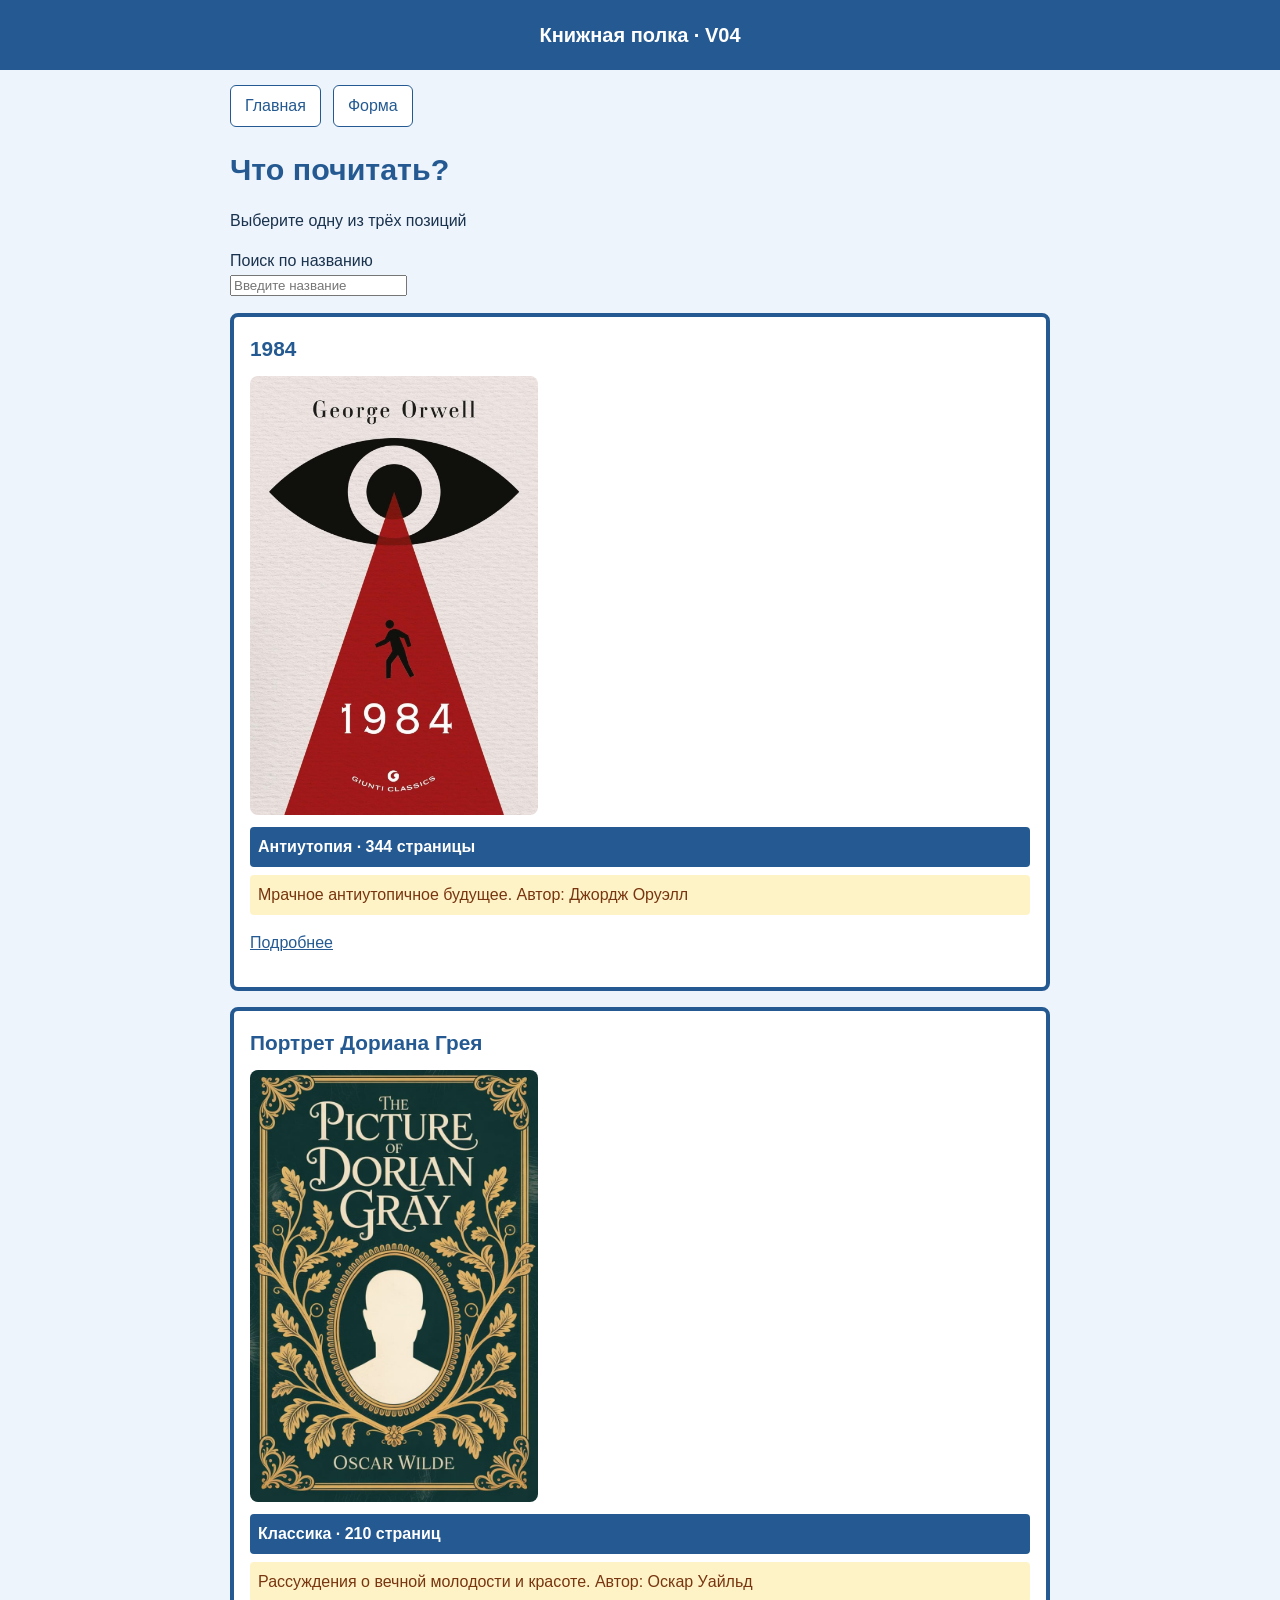
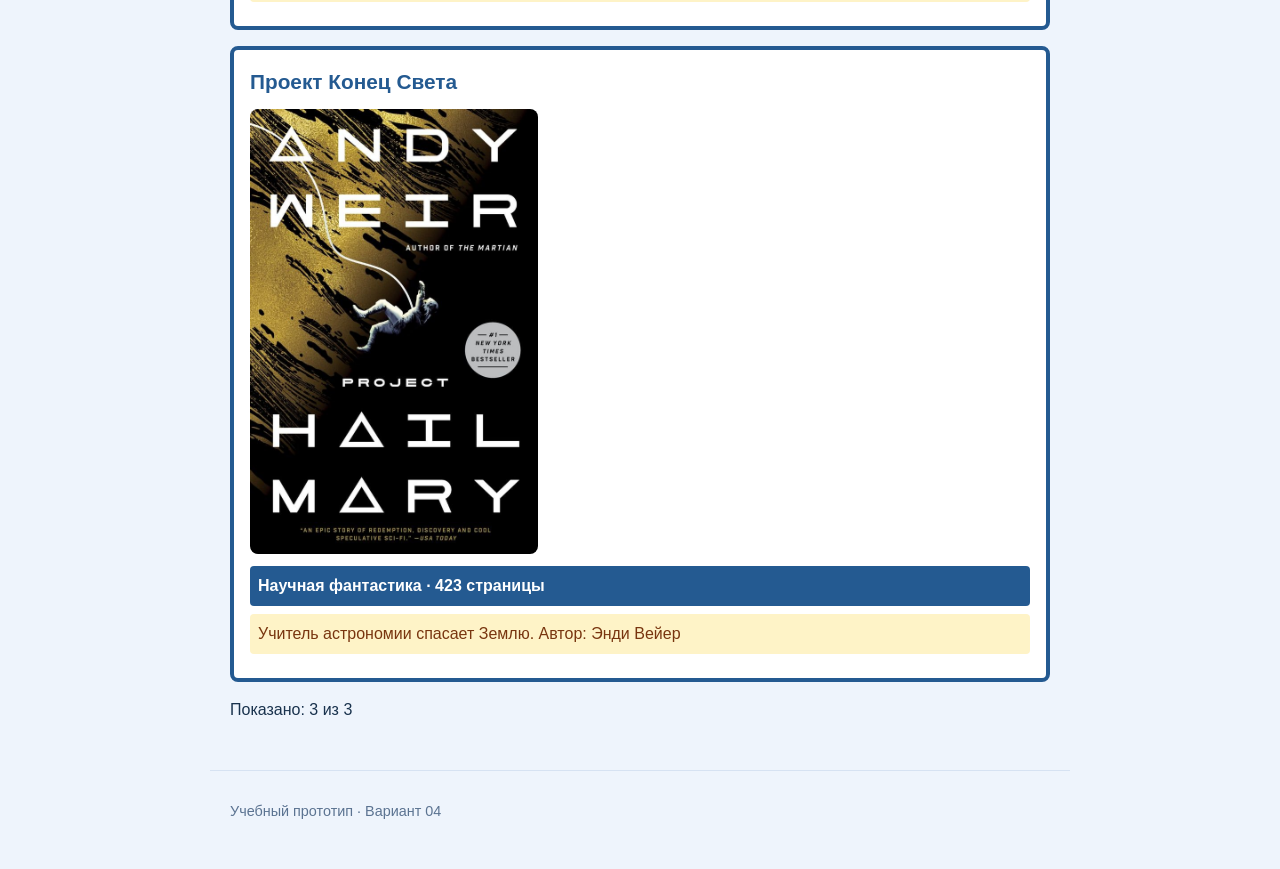
==== catalog.html @ fe7bdd96 "Первый коммит" ====
<!doctype html>
<html lang="ru">
<head>
  <meta charset="utf-8">
  <meta name="viewport" content="width=device-width, initial-scale=1">
  <title>Что почитать? · V04</title>
  <link rel="stylesheet" href="style.css">
</head>
<body>
  <header>
    <p>Книжная полка · V04</p>
  </header>

  <div class="menu-wrap">
    <nav>
      <a href="index.html">Главная</a>
      <a href="form.html">Форма</a>
    </nav>
  </div>

  <main class="page">
    <h1>Что почитать?</h1>
    <p>Выберите одну из трёх позиций</p>



    <p>
      <label for="search">Поиск по названию</label><br>
      <input id="search" type="search" placeholder="Введите название">
    </p>
    
    <div id="catalog-list" class="products"></div>
    
    <p id="status" role="status"></p>
  </main>

  <footer>
    <p>Учебный прототип · Вариант 04</p>
  </footer>

  <!-- НОВОЕ: Подключаем скрипт каталога -->
  <script src="catalog-page.js" defer></script>
</body>
</html>
---- style.css ----
* {
  box-sizing: border-box;
}

body {
  font-family: Arial, sans-serif;
  font-size: 1rem;
  line-height: 1.5;
  margin: 0;
  color: #19324D;
  background-color: #EEF4FC;
}

/* ===== Шапка (синяя полоса во всю ширину) ===== */
header {
  background-color: #245A91;
  color: #FFFFFF;
  padding: 20px;
  text-align: center;
}

header > p {
  margin: 0;
  font-weight: 600;
  font-size: 1.25rem;
  max-width: 860px;
  margin: 0 auto;
}

/* ===== Обертка для меню ===== */
.menu-wrap {
  max-width: 860px;
  margin: 0 auto;
  padding: 15px 20px 0;
}

nav {
  display: flex;
  flex-wrap: wrap;
  gap: 12px;
  margin-bottom: 20px;
}

nav a {
  display: block;
  padding: 8px 14px;
  color: #245A91;
  background-color: #FFFFFF;
  border: 1px solid #245A91;
  border-radius: 6px;
  text-decoration: none;
}

nav a:hover {
  background-color: #245A91;
  color: #FFFFFF;
}

/* ===== Основное содержимое ===== */
main.page {
  max-width: 860px;
  margin: 0 auto;
  padding: 0 20px 32px;
}

h1,
h2,
a {
  color: #245A91;
}

h1 {
  font-size: 1.9rem;
  margin: 8px 0 4px;
}

h2 {
  font-size: 1.3rem;
  margin: 0 0 8px;
}

a {
  text-decoration: underline;
}

/* ===== Картинки ===== */
img {
  max-width: 100%;
  height: auto;
  border-radius: 8px;
}

main > img {
  display: block;
  margin: 16px 0;
}

.card img {
  display: block;
  width: 100%;
  max-width: 18rem;
  margin: 12px 0;
}

/* ===== Карточки ===== */
.card {
  background-color: #FFFFFF;
  border: 4px solid #245A91;
  border-radius: 0.5rem;
  padding: 1rem;
  margin-bottom: 1rem;
}

.card .specs {
  background-color: #245A91;
  color: #FFFFFF;
  padding: 0.5rem;
  font-weight: bold;
  margin: 0 0 8px;
  border-radius: 4px;
}

.card .description {
  background-color: #FEF3C7;
  color: #78350F;
  padding: 0.5rem;
  margin: 0 0 8px;
  border-radius: 4px;
}

/* ===== Форма ===== */
.request-form {
  background-color: #FFFFFF;
  border: 1px solid #94A3B8;
  border-radius: 0.5rem;
  padding: 1rem;
}

fieldset {
  border: 1px solid #d6e2f2;
  border-radius: 10px;
  padding: 16px 18px;
  margin: 0 0 18px;
}

legend {
  font-weight: 700;
  color: #245A91;
  padding: 0 6px;
}

.form-field {
  margin: 0 0 1rem;
}

.form-field > label {
  display: block;
  margin-bottom: 0.35rem;
  font-weight: bold;
}

.request-form input,
.request-form select,
.request-form textarea,
.request-form button {
  font: inherit;
}

.request-form select,
.request-form input[type="number"],
.request-form input[type="email"],
.request-form textarea {
  width: 100%;
  padding: 0.6rem;
  border: 1px solid #64748B;
  border-radius: 0.35rem;
}

.request-form input[type="range"] {
  width: 100%;
}

.request-form textarea {
  resize: vertical;
}

small {
  color: #5b7391;
}

.request-form button {
  padding: 0.65rem 1rem;
  border: 2px solid #245A91;
  border-radius: 0.35rem;
  background-color: #245A91;
  color: #FFFFFF;
  font-weight: 600;
  cursor: pointer;
}

.request-form button:hover {
  background-color: #19324D;
  border-color: #19324D;
}

/* Красим чекбоксы и ползунок в цвет акцента */
input[type="checkbox"],
input[type="range"] {
  accent-color: #245A91;
}

/* ===== Фокус ===== */
a:focus-visible,
input:focus-visible,
select:focus-visible,
textarea:focus-visible,
button:focus-visible {
  outline: 3px solid #C2410C;
  outline-offset: 3px;
}

/* ===== Подвал ===== */
footer {
  max-width: 860px;
  margin: 0 auto;
  padding: 16px 20px 32px;
  color: #5b7391;
  font-size: 0.9rem;
  border-top: 1px solid #d6e2f2;
}
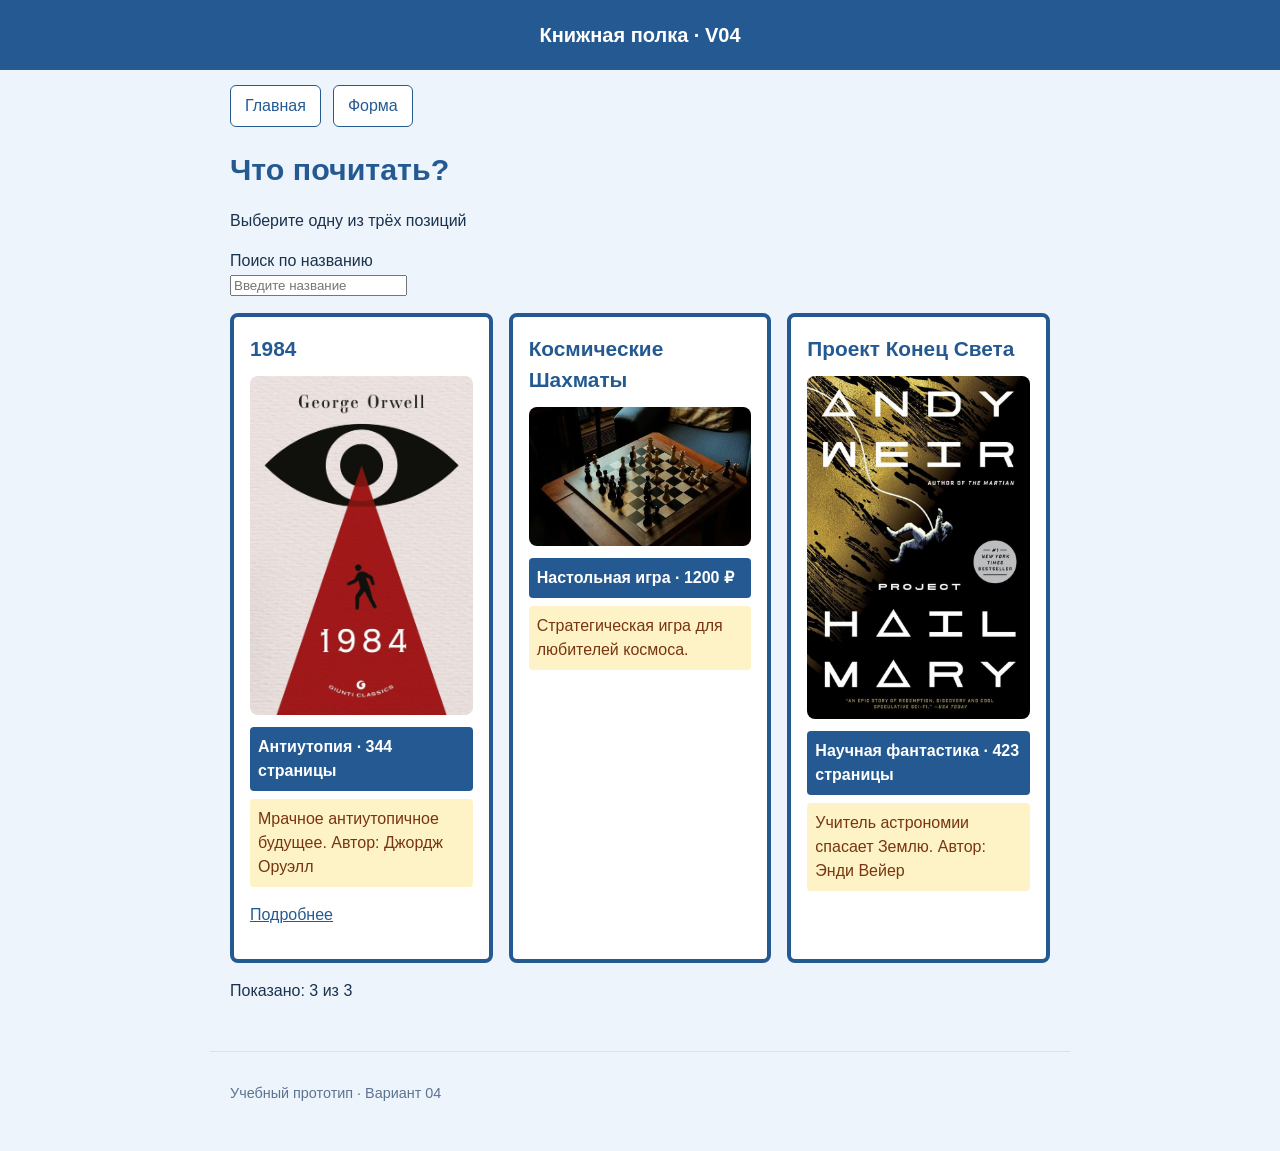
==== commit 1a5f69e8: "new unit in catalog" ====
--- a/catalog.html
+++ b/catalog.html
@@ -3,7 +3,9 @@
 <head>
   <meta charset="utf-8">
   <meta name="viewport" content="width=device-width, initial-scale=1">
+  <link rel="icon" type="image/png" href="images/icon-192.png">
   <title>Что почитать? · V04</title>
+  <link rel="manifest" href="manifest.webmanifest">
   <link rel="stylesheet" href="style.css">
 </head>
 <body>
@@ -38,7 +40,13 @@
     <p>Учебный прототип · Вариант 04</p>
   </footer>
 
-  <!-- НОВОЕ: Подключаем скрипт каталога -->
   <script src="catalog-page.js" defer></script>
 </body>
+<script>
+  if ("serviceWorker" in navigator) {
+    navigator.serviceWorker.register("./sw.js").catch((error) => {
+      console.error("Не удалось зарегистрировать service worker:", error);
+    });
+  }
+</script>
 </html>
--- a/style.css
+++ b/style.css
@@ -1,4 +1,3 @@
-
 * {
   box-sizing: border-box;
 }
@@ -10,6 +9,7 @@
   margin: 0;
   color: #19324D;
   background-color: #EEF4FC;
+  overflow-wrap: anywhere; /* Добавлено из задания 18 для переноса длинных слов */
 }
 
 /* ===== Шапка (синяя полоса во всю ширину) ===== */
@@ -50,6 +50,7 @@
   border: 1px solid #245A91;
   border-radius: 6px;
   text-decoration: none;
+  max-width: 100%; /* Добавлено из задания 18 */
 }
 
 nav a:hover {
@@ -127,6 +128,19 @@
   padding: 0.5rem;
   margin: 0 0 8px;
   border-radius: 4px;
+}
+
+/* ===== Сетка для карточек (Добавлено из задания 18) ===== */
+.products {
+  display: flex;
+  flex-wrap: wrap;
+  gap: 1rem;
+}
+
+.products > .card {
+  flex: 1 1 16rem;
+  min-width: 0;
+  margin-bottom: 0; /* Убираем старый отступ, так как работает gap */
 }
 
 /* ===== Форма ===== */
@@ -175,6 +189,8 @@
   padding: 0.6rem;
   border: 1px solid #64748B;
   border-radius: 0.35rem;
+  min-width: 0; /* Добавлено из задания 18 */
+  max-width: 100%; /* Добавлено из задания 18 */
 }
 
 .request-form input[type="range"] {
@@ -228,4 +244,13 @@
   color: #5b7391;
   font-size: 0.9rem;
   border-top: 1px solid #d6e2f2;
+}
+
+@media (max-width: 600px) {
+  main.page {
+    padding: 0.75rem;
+  }
+  .products > .card {
+    flex-basis: 100%; /* Заставляет карточки идти по одной */
+  }
 }
